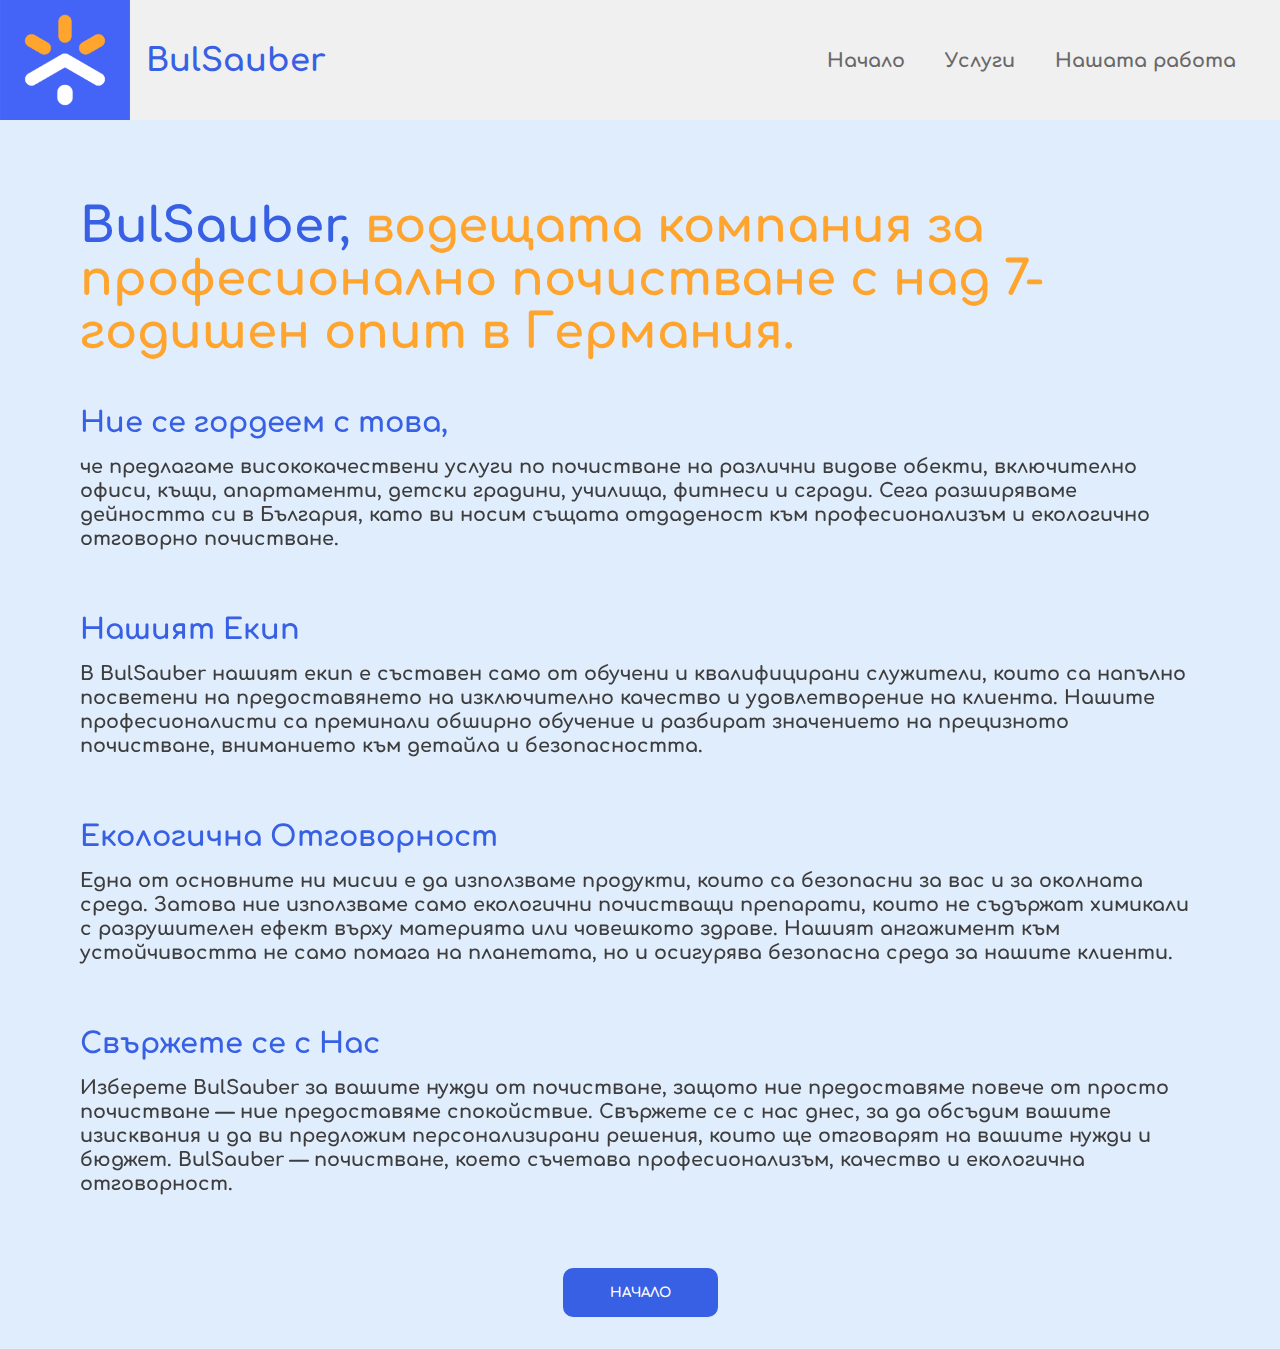
==== about.html @ 9d5837e5 "first commit" ====
<!DOCTYPE html>
<html lang="en">
<head>
    <meta charset="UTF-8">
    <meta name="viewport" content="width=device-width, initial-scale=1.0">
    <title>Bulsauber - За нас</title>
    
    <link rel="icon" type="image/x-icon" href="./assets/logo/Original Logo Symbol.png">
    <link rel="stylesheet" type="text/css" href="style.css">
    <link rel="stylesheet" type="text/css" href="mediaqueries.css">
    <link rel="stylesheet" href="https://cdn.jsdelivr.net/npm/bootstrap-icons@1.11.3/font/bootstrap-icons.min.css">
    <link href="https://unpkg.com/aos@2.3.1/dist/aos.css" rel="stylesheet">
</head>
<body>
    <header id="gotoheader" class="section-color">
        <div  class="logo"><img data-aos="fade-right" src="./assets/logo/Original Logo Symbol.png" alt="logo">
            <h1>BulSauber</h1>
        </div>
        <div class="hamburger-menu">
            <ul id="hidden-menu" >
                <li id="line-1"></li>
                <li id="line-2"></li>
                <li id="line-3"></li>
            </ul>
        </div>
        
        <nav class="nav-section">
            <div class="nav-text">
                <ul>
                    <li><a href="index.html">Начало</a></li>
                    <li><a href="services.html">Услуги</a></li>
                    <li><a href="gallery.html">Нашата работа</a></li>
                </ul>
            </div>

        </nav>
        
    </header>
    <div class="menu">
        <div class="X-icon">
        <i class="bi bi-x-lg"></i>
    </div>
        <ul class="menu-links">
            
            <li><a href="about.html">За нас</a></li>
            <li><a href="services.html">Услуги</a></li>
            <li><a href="gallery.html">Нашата работа</a></li>
        </ul>
    </div>
    <main class="about-container">
        <div class="about-container section-color">
        
            <div data-aos="fade-right" class="about-page">
                <h1><span>BulSauber,</span> водещата компания за професионално почистване с над 7-годишен опит в Германия.</h1>
              
                <div  class="introduction">
                  <h2>Ние се гордеем с това,</h2>
                  <p>че предлагаме висококачествени услуги по почистване на различни видове обекти, включително офиси, къщи, апартаменти, детски градини, училища, фитнеси и сгради. Сега разширяваме дейността си в България, като ви носим същата отдаденост към професионализъм и екологично отговорно почистване.</p>
                </div>
              
                <div  class="team">
                  <h2>Нашият Екип</h2>
                  <p>В BulSauber нашият екип е съставен само от обучени и квалифицирани служители, които са напълно посветени на предоставянето на изключително качество и удовлетворение на клиента. Нашите професионалисти са преминали обширно обучение и разбират значението на прецизното почистване, вниманието към детайла и безопасността.</p>
                </div>
              
                <div  class="sustainability">
                  <h2>Екологична Отговорност</h2>
                  <p>Една от основните ни мисии е да използваме продукти, които са безопасни за вас и за околната среда. Затова ние използваме само екологични почистващи препарати, които не съдържат химикали с разрушителен ефект върху материята или човешкото здраве. Нашият ангажимент към устойчивостта не само помага на планетата, но и осигурява безопасна среда за нашите клиенти.</p>
                </div>
              
                <div  class="contact">
                  <h2>Свържете се с Нас</h2>
                  <p>Изберете BulSauber за вашите нужди от почистване, защото ние предоставяме повече от просто почистване — ние предоставяме спокойствие. Свържете се с нас днес, за да обсъдим вашите изисквания и да ви предложим персонализирани решения, които ще отговарят на вашите нужди и бюджет. BulSauber — почистване, което съчетава професионализъм, качество и екологична отговорност.</p>
                </div>
              </div>
            
            </div>
            <a href="index.html"><button class="buttons-color">Начало</button></a>
        </main>
    <script src="https://unpkg.com/aos@2.3.1/dist/aos.js"></script>
    <script src="script.js"></script>
    <script src="menuPopUp.js"></script>
    <script src="statistics.js"></script>
    <script src="gallery.js"></script>
    <script src="totop.js"></script>
    <script src="contactForm.js"></script>
        </html>
---- style.css ----
@font-face {
    font-family:Comforta ;
    src: url(/assets/font/static/Comfortaa-Bold.ttf);
}


/* Colors */

header {

    background: #F0F0F0;
    width: 100%;
    height: 120px;
    z-index:1;
    display:flex;
    justify-content: space-between;
    align-items: center;
    overflow: hidden;
        
}

header .logo {

    display:flex;
    justify-content: start;
    align-items: center;
    width: 130px;
    
}

header .logo img {

width: 100%;
z-index: 1;

}

header .logo h1 {

    font-size: 2rem;
    padding-left:1rem;
    color:#3860e4;
    animation-name: topToBottom;
    animation-duration: 1s;
    animation-iteration-count: 1;

    }

#hero-btn {

background-color: #3860e4;
color:white;
padding:1rem;
}
         
.buttons-color {
    background-color: #3860e4;
    padding: 15px 45px;
    text-align: center;
    text-transform: uppercase;
    transition: 0.5s;
   color:white;        
    border-radius: 10px;
    display: block;
    border:0;
    cursor: pointer;
  }

  #hero-btn:hover {
   background-color: #F0F0F0;
   color:#3860e4;
  }
 
#services-btn:hover {

    background-color: white;
    color:#3860e4;
}


#services-btn {

border:2px solid #3860e4;

}
#gallery-btn {

    margin-top:3rem;
    border:2px solid #3860e4;
}

#gallery-btn:hover {

    background-color: white;
    color:#3860e4;
   
   
}



.statistics-border {
    
    margin:1.5rem;
    border-radius: 1rem;
    margin-top:2rem;
    padding:10px;
    background: #3860e4;  /* fallback for old browsers */

}


h1 {
    
    color:#FFDD00;
    font-size: 3rem;
    font-weight: 700;
    
}


.intro-content h1 {

    color:#3860e4;
    font-size: 5rem;
    margin-bottom:2rem;
}



.intro-content p {

    color:rgb(255, 255, 255);
    font-size:2rem;
    padding-top:1.5rem;
}





a {

    text-decoration: none;
    font-weight: 600;
    color: white;
    font-size: 1.2rem;
    }

/*  */

* {
    font-family: Comforta;
    margin:0;
    padding:0;
    box-sizing: border-box;
    
}

html {

    scroll-behavior: smooth;
}

body {
    
    display:flex;
    flex-direction: column;
    align-items: start;
    justify-content: center;
    font-family:Verdana, Geneva, Tahoma, sans-serif;
    min-height: 100vh;
    min-width: 100vh;
    background-color: #253993;
    
}





.nav-text ul {

display:flex;
flex-direction: row;
justify-content: center;


}

.nav-text ul li a  {

    color:#686868;
    padding:0 20px 0 20px;
}


button.active {

    transform: scale(0.8);
   
}

.menu {
   min-width: 100%;
    top:0%;
    position: absolute;
    background-color:white;
    transition: all 500ms;
    overflow: hidden;
    padding-left:1.8rem
}

.menu.active {

    top:15%;
   width: 100%;
    
}

.menu ul {

display:flex;
flex-direction: row;
justify-content: end;
align-items: center;
width:100%;
text-align: center;

}

.menu ul li {

margin: 0 5px 0 5px;
    
}


.logo {

    width: 80px;
    border-radius: 1.5rem;
   
}

.intro-content .logo-container {
    
display: flex;
flex-direction: column;
justify-content: center;
align-items: center;

}

.intro-content .logo-container img {
    
    width: 250px;
    border-radius: 30px;
    margin-bottom:1.5rem;
    
    }

    

.intro-content .logo {

    width: 100px;
    border-radius: 1.5rem;
    margin-right: 20px;

}

ul {
    
    display:flex;
    flex-direction: column;
    justify-content: center;
    align-items: start;
    padding:1.5rem;
   
    
}

ul li {

    list-style-type: none;
    color:white;
   
}


.statistics-border ul li {

list-style-type: none;
font-size:1.2rem;
color:white;
font-weight: 700;


}





img {

   width: 50px;
    
}



main {

width: 100%;
overflow: hidden;
background-color: #253993;

}


.main-header {

background: linear-gradient(rgba(0, 0, 0, 0.5), rgba(0, 0, 0, 0.5)), url(icons/pexels-seven11nash-380768.jpg);
background-size: cover;
background-position: center;
min-height: 100vh;
width: 100%;
display:flex;
flex-direction: column;
justify-content: center;
align-items:start;
padding-left:2rem;
gap:1.5rem;

}


.main-header h1 {

    color:#e0edfd;
    font-size: 3.5rem;
    font-weight: 600;
}


.main-header p {

    font-size:2.5rem;
    color: #ffa42d;
    font-weight: 600;
    
}


.main-header a button {

    background-color: #F0F0F0;
    
}

.main-header a button {

  color:#253993;
    font-size: 1.3rem;
}




.info-container {

display:flex;
flex-direction: column;
justify-content: start;
align-items: center;
min-height: 120vh;
background-image: url(icons/vecteezy_abstract-gradient-pastel-blue-and-purple-background-neon_8617161-1.jpg);
background-position: center;
background-size: cover;
padding-bottom:1rem;
overflow: hidden;
gap:4rem;
}

.info-container h1 {

    padding-top:3rem;
    color:#302f2f;

}

.info-section {
    min-width: 55vh;
    display:grid;
    grid-template-columns: 1fr 1fr 1fr;
    column-gap: 4rem;
    padding:1.5rem;
    position: relative;
    border-radius: 20px;
    
}

.info-column {
    display:flex;
    flex-direction: column;
    justify-content: center;
    align-items: center;
    text-align: center;
    background-color:#F0F0F0;
    padding:2.2rem;
    max-width: 45vh;
    min-height: 60vh;
    border-radius: 15px;
    box-shadow: 0 0 0.5rem rgba(87, 87, 87, 0.616);
    line-height: 1.3rem;
    color:#3d3d3d;
    gap:1.7rem;
}



.info-column button {

font-size: 1rem;
padding:1rem;
border-radius: 10px;
background-color: #dfdfdf;
border:none;
cursor: pointer;

}

.info-column button:hover {

background-color: #3860e4;
color:#ffffff;
transition: 200ms;

}

.info-column h3 {

    margin-bottom:1rem;
    font-weight: 800;
    color: black;
    
}





.column-icon-house {

    width: 120px;
    margin-bottom: 1rem;
    
}

.column-icon-call {

    width: 120px;
    margin-bottom:1rem;
    
}

.column-icon-clean {

width: 120px;
margin-bottom:1rem;

}


.intro-container {


    min-height: 120vh;
    display:flex;
    justify-content:center;
    align-items: center;
    background-image: url(icons/vecteezy_abstract-gradient-pastel-blue-and-purple-background-neon_8617161-1.jpg);
   background-position: center;
   background-size: cover;
  overflow: hidden;
}


.intro-content {

    display:flex;
    flex-direction: column;
    align-self: center;
    text-align: center;
    padding: 3rem 0 3rem 0; 
    
}

.intro-content button {

    padding:1rem;
    margin-top:2rem;
    border-radius: 10px;
    align-self: center;
    border:none;
    cursor: pointer;
    text-transform: uppercase;
    background-color: #F0F0F0;
}

.intro-content button a {

    color:black;
}

.intro-content button:hover {

    background-color: #3860e4;
    transition: all 200ms;
    color:white;
}

.intro-content .checks {

    display:flex;
    flex-direction: row;
    gap:1.5rem;
    
}

.checks li {

    line-height: 25px;
    color:rgb(255, 255, 255);
    text-align: center;
}

.check-icons {

    display:flex;
    flex-direction: row;
    justify-content: space-around;
    margin-top:1rem;
    
    
}



.bi-check-circle-fill {

    font-size:31px;
    color:#3860e4;

}





.intro-container img {

   width: 600px;
   border-radius:0 5px 50%;

}



.statistics-border ul {

    display:flex;
    flex-direction: row;
    justify-content: space-evenly;
    align-items: center;
    color:white;
    font-weight: 700;
    
    
}



.statistics-border ul li {

   font-size:1.8rem;
   color:white;
    
}

.statistics-border ul li span {

    font-size:2rem;
    
}

.statistics-border li img {

    width: 70px;
    border-radius: 0;
   
    
}


.nav-links {

    display: flex;
    flex-direction: row;
    align-items: center;
    
}

.nav-links li {

    font-size: 1.3rem;
    margin-left:2rem;
    padding-left:1rem;
    
}

.services-container h1 {

    font-size:3rem;
    color:#414141;
   
}

.services-container span {

    color:#3860e4;

  }

.services-container .services-header h1 span {

color:#3860e4;

}

.services-container .services-header h1  {

    color:#ffa42d;
    
    }

.services-container {


    display:flex;
    justify-content: center;
    flex-direction: column;
    align-items: center;
    gap:3rem;
    min-height: 120vh;
background-color:#e0edfd;
  padding:2rem 0 2rem 0;
  
    
}

.services-columns {

    display:grid;
    grid-template-columns: 1fr 1fr;
    gap:2rem;
    padding:1.5rem;
    
}

.column {

line-height: 1.5rem;
border-radius: 1rem;
padding:1rem;
max-width: 75vh;
color:#3d3d3d;
border:1px solid #d1d1d1;
background-color: #F0F0F0;
box-shadow: 0 0 1rem rgba(177, 177, 177, 0.363);
}

.column h2 {
    color:black;
    margin-bottom:1rem;
}

.gallery-container {

    
    display: flex;
    flex-direction: column;
    padding: 0 35px;
    min-height: 80vh;
    align-items: center;
    justify-content: center;
    background-image: url(icons/vecteezy_abstract-gradient-pastel-blue-and-purple-background-neon_8617161-1.jpg);
   background-position: center;
   background-size: cover;

    
}


.main-wrapper {

display:flex;
justify-content: center;
align-items: start;
flex-direction: column;
gap:1.5rem;

}

.wrapper{
    
    display: flex;
    max-width: 1200px;
    position: relative;
  
   
  }

  

  .wrapper i {
    top: 50%;
    width: 60px;
    height: 55px;
    color: white;
    cursor: pointer;
    font-size: 5rem;
    position: absolute;
    text-align: center;
    transform: translateY(-50%);
    transition: transform 0.1s linear;
  }
  
 

  .wrapper i:active{
    transform: translateY(-50%) scale(0.9);
  }

  

  .wrapper i:first-child{
    left: -25px;
    display: none;
  }

  .wrapper i:last-child{
    right: -22px;
  }

  .wrapper .carousel{
    font-size: 0px;
    cursor: pointer;
    overflow: hidden;
    white-space: nowrap;
    scroll-behavior: smooth;
    border-radius: 20px;
    
  }

  .carousel.dragging{
    cursor: grab;
    scroll-behavior: auto;
  }

  .carousel.dragging img{
    pointer-events: none;
  }

  .carousel img{
    height: 340px;
    object-fit: cover;
    user-select: none;
    margin-left: 14px;
    width: calc(100% / 3);
    border-radius: 20px;
  }

  .carousel img:first-child{
    margin-left: 0px;
  }

  

 .form-wrapper {

    width: 100%;
    display:flex;
    flex-direction: row;
    justify-content: start;
    align-items: start;
    padding:5rem;
    min-height: 150vh;
    background: linear-gradient(to bottom, #314aa0,#76affc,#ffa42d);
    overflow: hidden;
   
 }

 .form-wrapper .form-info {


    display:flex;
    flex-direction: column;
    justify-content: center;
    align-items: start;
    
 }

 .form-wrapper .form-info p {


font-size:1.8rem;
color:#ffb24e;
padding-left: 2rem;


 }

 .form-wrapper .form-info img {

width: 50vh;
padding:1rem;
 }

 .form-wrapper h1 {
    font-size: 3rem;
    padding:2rem;
    color:White;
    align-self: start;
 }
  


  form {

    min-width: 470px;
    padding:2rem 0 2rem 0;
   display:flex;
   flex-direction: column;
   justify-content: center;
   align-items: center;
   background-color: white;
   border-radius: 30px;
   margin-bottom:.5rem;
   
  }

form div {
   
    width: 90%;
    padding:2rem;
    display:flex;
    flex-direction: column;
    justify-content: center;
    align-items: start;
    
}


form div input,textarea {
padding: 1rem;
width:100%;
border-radius: 8px;
border:1px solid gray;
height: 40px;

}


.form-group-message {

display:flex;
justify-content: center;
align-items: start;

}

.form-group-message textarea{

    width: 280px;
    height: 120px;
    
    }

label {

    font-size: 1.2rem;
    color:#253993;
    margin-top:1rem;
}

.form-wrapper div button {
    
    font-size: 1.3rem;
    cursor: pointer;
    align-self: center;
    background-color: #3860e4;
    border:2px solid #3860e4;
    
}


.form-wrapper div button:hover {

    
    background-color: white;
    color:#3860e4;
    }


.hamburger-menu {

   width: 110px;
   display:flex;
   
   
}
  

#hidden-menu {
    
    pointer-events: none;
    cursor: pointer;
    display:flex;
    flex-direction: column;
    width: 100%;

}




#hidden-menu li {
    display: none;
    list-style: none;
    border:3px solid #3860e4;
    margin:10px;
    border-radius: 20px;
    
}



.menu-links li {

border:2px solid #3860e4;
padding:5px;
border-radius: 10px;
background-color: #3860e4;


}




.to-top {
    color:#ffa42d;
    position: fixed;
    bottom:16px;
    right:18px;
    font-size: 60px;
    width: 50px;
    height: 50px;
    margin:1rem;
    display:flex;
    justify-content: center;
    align-items: center;
    opacity:0;
    pointer-events: none;
    transition: all .4s;
   
}

.to-top.active {

bottom:32px;
pointer-events: auto;
opacity:1;
z-index: 1;
}




.footer {
    
    position: absolute;
    
   
}



.call-to-action {

    position: relative;
    width: 70%;
    min-height: 50vh;
   bottom:100px;
  left:15%;
   border-radius: 10px;
    background-color: #fff;
    text-align: center;
    padding:2rem;

}




.call-to-action-wrapper {


    display:grid;
    grid-template-columns: 1fr 1fr;
    padding:1rem;
    
}


.call-to-action-wrapper div {

padding:1rem;
display:flex;
flex-direction: column;
justify-content: center;
align-items: center;

}


.call-to-action-wrapper div h2 {
font-size: 1.3rem;
margin-bottom:1.5rem;
color:black;
width: 150px;
}

.call-to-action .call-to-action-wrapper div div  {
    
    width: 230px;
    

    }

    .call-to-action .call-to-action-wrapper div div a {

        border-radius: 10px;
        background-color: #3860e4;
        font-weight: 800;
        animation-name:borderOrange;
        animation-duration: 1s;
        animation-iteration-count: infinite;
        border:4px solid #F0F0F0;
        padding:10px;
    }

    

    @keyframes borderOrange {
        
        to {

            border: 4px solid #ffa42d;
        }
    }

.call-to-action-wrapper div p {

    
    color:gray;
    line-height: 30px;
    }



.call-to-action .column-icon-call {

width: 80px;

}


footer {

    min-height: 80vh;
    display:flex;
   justify-content: center;
    align-items: start;
    width: 100%;
    overflow: hidden;
    
    
}

footer .footer-container {

display:grid;
column-gap: 3rem;
line-height: 2rem;
justify-content: center;
align-items: start;
grid-template-columns: 1fr 1fr;

}


footer {


    display:flex;
    flex-direction: column;
    justify-content: center;
    align-items: center;
   width: 100%;
    gap:3rem;
}


.footer-content li h2 {

    color:#ffb24e;
    padding-bottom:1rem;
}


.footer-content li a {

    line-height: 2.2rem;
   font-size:1rem;
   
}


.footer-content li a:hover {

border-bottom:2px solid #ffa42d;

}

.footer-content li img  {

    width: 28px;
   padding-right:5px;
   
}

footer .social {


    display:flex;
    justify-content: space-evenly;
    align-items: center;
   padding-top:5rem;
   width: 30%;
}


footer .social img {


    width: 45px;
    
    
}


footer .all-rights-reserved {

color:gray;
display:flex;
flex-direction: column;
justify-content: center;
align-items: center;
width: 100%;
gap:1rem;
border-top:1px solid rgb(171, 171, 171);
padding:1rem;

}

footer .all-rights-reserved a {

    font-size:1rem;
    color:gray;
    text-decoration: underline;
}


/* Services page */

.menu .X-icon {
    
    position:absolute;
    left:6%;
    top:28%;
   background-color: #3860e4;
    border-radius: 10px;
    padding:5px;
    
}

.menu .X-icon i {

font-size: 26px;
cursor: pointer;
color:#ffa42d;


}

.services-container p {


    
    line-height: 25px;
    
}



.services-container .services-header {


    display:flex;
    flex-direction: column;
    justify-content: center;
    align-items: center;
    gap:2rem;
    padding:2rem;
    
}

.services-container .services-header p {

    font-size:1.2rem;
    line-height: 1.5rem;
    color:#3d3d3d;
    }

.about-container {

    display:flex;
    flex-direction: column;
    justify-content: center;
    align-items: center;
    min-height: 100vh;
    padding:2rem;
    background-color: #e0edfd;
    
}

.about-container .about-page {


    display:grid;
    grid-template-rows: 1fr 1fr 1fr 1fr;
    padding:1rem;

    
}



.about-container .about-page p {

font-size:1.2rem;
line-height: 1.5rem;
color:#3d3d3d;

}

.about-container .about-page h1 {

    color:#ffa42d;
    padding-bottom:3rem;
}


.about-container .about-page h1 span {

color:#3860e4;

}

.about-container .about-page h2 {

    font-size:1.8rem;
    color:#3860e4;
    margin-bottom:1rem;
}


.about-container button {

    border:2px solid #3860e4;
    margin-top:1.5rem;
}

.about-container button:hover {

background-color: white;
color:#3860e4;
}


.message-and-call-btns {

    display:flex;
    gap:1rem;
    justify-content: center;
    align-items: center;
   
}



.message-and-call-btns #hero-btn  {

   
    border:4px solid #3860e4;
   
    
}


.message-and-call-btns #hero-btn-2  {

    background-color: #F0F0F0;
    color:#3860e4;
    border:4px solid #F0F0F0;
    font-size:1.3rem;
    
}



.message-and-call-btns #hero-btn-2:hover {
    border:4px solid #ffa42d;
    transition: 200ms;

}

.message-and-call-btns #hero-btn-2 {


    animation-name:ringing;
    animation-duration: 1s;
    animation-iteration-count: 20;
    
}

@keyframes ringing {
    
    from {

        transform:scale(0.9);
       
    }

    to {

        transform: scale(1);
        border:4px solid #ffa42d;
    }
}


form .form-group {


    display:flex;
    justify-content: center;
    align-items: start;
   width: 100%;
    padding:2rem;
    height: 50px;
    margin: 8px 0 8px 0;
}




.about-container .maintenance-box {

    border:2px solid rgb(129, 129, 129);
    border-radius: 10px;
    padding:2.5rem;
    background-color: #ffffff;
    
}

.about-container .maintenance-box div {

    display:flex;
    flex-direction: column;
    gap:1rem;
    align-items: start;
    justify-content: center;
    color:rgb(79, 79, 79);
}

.about-container .maintenance-box div h1 {

    font-size: 2rem;
    color:#76affc;
}
---- mediaqueries.css ----
@media screen and (max-width: 940px) {


  body {

    min-width: 70vh;
    padding:0;
    margin:0;
  }


  header {

    display:flex;
    justify-content: start;
   width: 100%;

  }

  header .logo {

    display:none;

  }
 

  .menu {


    width: 100%;
    
    }

    .nav-text {

    display:none;

    }

    header #hidden-menu {

        display: block;
        pointer-events: visible;
    }

    
    #hidden-menu li {

        display:block;
        border: 3px solid #3860e4;

    }

    #hidden-menu #line-3 {

      border: 3px solid #ffa42d;
      transition: ease-in 200ms;
    }

    #hidden-menu #line-3.active {

      border: 3px solid #3860e4;
      transition: ease-in 200ms;
    }
   
    .menu .X-icon:active {

      transform: scale(0.8);
      transition: ease 100ms;
      background-color: #3860e4;

    }
    .info-container  {

      width: 100%;
      padding:1.5rem 0 1.5rem 0;
      min-height: 120vh;
      

    }

    .info-container .info-section {

      display:flex;
      flex-direction: column;
      gap:2rem;
      justify-content: center;
      align-items: center;
     width: 90%;
     overflow: hidden;
     margin-bottom:3rem;
    }

    .info-section .info-column {
     
      min-width: 85%;
      min-height: 380px;
      
      
    }
   
    .services-container h1 {

      
      align-self: center;
      padding:2rem 0 2rem 0;
      

    }

    

    .call-to-action {

      display:flex;
      justify-content: center;
      align-items: center;
      height: 40vh;
      margin-bottom:2rem;
      
    }

  

    .footer-container {

      padding: 2rem 0 2rem 0;

    }

    .call-to-action h2 {

      font-size:1rem;
      
    }

    .call-to-action p {

      font-size: 1rem;
      
    }
    

  
 
.intro-container .statistics-border {

  width: fit-content;
  align-self: center;
}
    .intro-container .statistics-border ul {

   display:flex;
   flex-direction: column;
   gap:1rem;
   

    }


    .intro-container .checks {


      display:flex;
      flex-direction: column;
      justify-content: center;
      align-items: start;
      
    }

   
    .check-icons {

      display:flex;
      flex-direction: column;
      gap:1rem;
      
    }

    .intro-container .facts-container {


      display:flex;
      justify-content: center;
      align-items: start;
      
    }

    .form-wrapper form {

      min-width: 62vh;
      padding:2rem;
      
    }

    .form-wrapper form .form-content {

      width: 100%;

    }
    .form-wrapper .form-info img {

      display:none;
    }


    .intro-content p {

      font-size: 1.5rem;
     
      
  }

  .intro-content h1 {


    font-size:4rem;
  }


  .services-container .services-header  {


    display:flex;
    flex-direction: column;
   align-self: start;
    
}

.services-container .services-header h1 {

  align-self: start;
}
  
    }


 @media(max-width: 640px) {


  

  .menu {


    min-width: 70vh;
    
    }

  .nav-text {

  display:none;

  }

  #hidden-menu {

      display: block;
      pointer-events: visible;
  }



  #hidden-menu li {

      display:block;
      

  }


 

  .info-container {

    width: 100%;
    padding:1.5rem 0 1.5rem 0;
    

  }

 

  .info-section {

    display:flex;
    flex-direction: column;
    gap:1.5rem;
    justify-content: center;
    align-items: center;
   width: 80%;
   overflow: hidden;
   
  }

  .info-section .info-column {
   
    min-width: 85%;
    min-height: 380px;
    
  }
 
  
.main-header p {

  font-size:2.2rem;
}

.main-header h1 {

  font-size:2.7rem;
  
}

.services-container h1 {

font-size:2.7rem;

}

.intro-container .statistics-border {

width: fit-content;
align-self: center;
}
  .intro-container .statistics-border ul {

 display:flex;
 flex-direction: column;
 gap:1rem;
 

  }


  .intro-container .checks {


    display:flex;
    flex-direction: column;
    justify-content: center;
    align-items: start;
    
  }



  .check-icons {

    display:flex;
    flex-direction: column;
    gap:1rem;
    
  }

  .intro-container .facts-container {


    display:flex;
    justify-content: center;
    align-items: start;
    
  }


  .form-wrapper .form-info img {

    display:none;
  }


  .call-to-action .call-to-action-wrapper div div  {
    
    width: 150px;
    
    }
  
    .message-and-call-btns {

      display:flex;
      gap:1rem;
      flex-direction: column;
      justify-content: center;
      align-items: start;
     
  }

  .message-and-call-btns #hero-btn-2  {

    
    font-size:1.3rem;
    padding:1rem;
    
}

.form-wrapper .form-info h1 {

  font-size:2.7rem;

}

.form-wrapper .form-info p {

font-size: 1.6rem;

}

.form-info {

  padding-left:2rem;
}

}





@media(max-width:1050px) {

  .form-wrapper {
    
    display:flex;
    flex-direction: column;
    justify-content: start;
    align-items: center;
    text-align: start;
   padding: 1rem 0 1rem 0;
   min-height: 180vh;
  }

 
  .form-wrapper h1 {

    width: 550px;
    text-align: start;
    align-self: center;

  }

  .form-wrapper img {


    display:none;
  }

  .form-wrapper p {

    margin-bottom:2rem;
  }



}


@media screen and (max-width: 900px) {
    .carousel img{
      width: calc(100% / 2);
    }
  }
  @media screen and (max-width: 550px) {
    .carousel img{
      width: 100%;
    }
  }
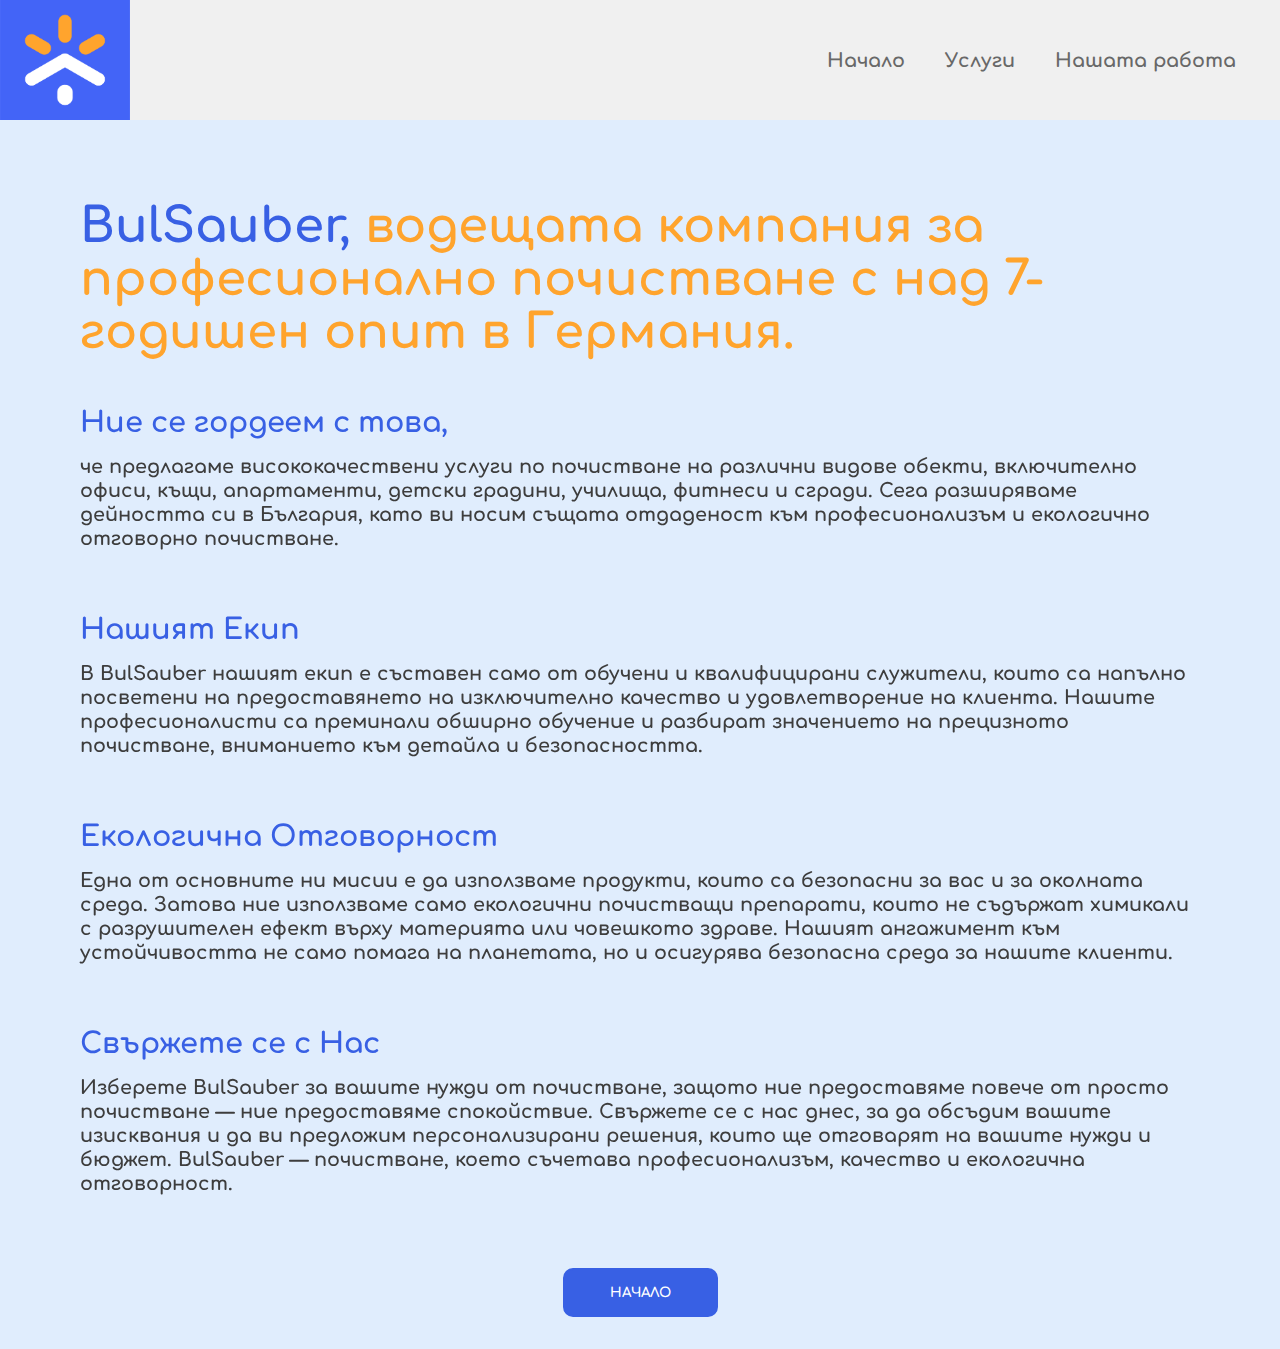
==== commit e5ab2de1: "updates" ====
--- a/about.html
+++ b/about.html
@@ -14,7 +14,7 @@
 <body>
     <header id="gotoheader" class="section-color">
         <div  class="logo"><img data-aos="fade-right" src="./assets/logo/Original Logo Symbol.png" alt="logo">
-            <h1>BulSauber</h1>
+            
         </div>
         <div class="hamburger-menu">
             <ul id="hidden-menu" >
--- a/style.css
+++ b/style.css
@@ -39,7 +39,7 @@
 
 header .logo h1 {
 
-    font-size: 2rem;
+    font-size: 1.5rem;
     padding-left:1rem;
     color:#3860e4;
     animation-name: topToBottom;
@@ -204,19 +204,20 @@
 }
 
 .menu {
-   min-width: 100%;
+   min-width: 50%;
     top:0%;
     position: absolute;
-    background-color:white;
-    transition: all 500ms;
+    background-color:#ffa42d;
+    transition: all 300ms;
     overflow: hidden;
-    padding-left:1.8rem
+    
 }
 
 .menu.active {
 
-    top:15%;
-   width: 100%;
+    top:14%;
+    background-color: #F0F0F0;
+    border-radius: 5px;
     
 }
 
@@ -226,15 +227,14 @@
 flex-direction: row;
 justify-content: end;
 align-items: center;
-width:100%;
 text-align: center;
 
 }
 
 .menu ul li {
 
-margin: 0 5px 0 5px;
-    
+margin: 0 4px 0 4px;
+
 }
 
 
@@ -333,7 +333,6 @@
 flex-direction: column;
 justify-content: center;
 align-items:start;
-padding-left:2rem;
 gap:1.5rem;
 
 }
@@ -532,11 +531,12 @@
     
 }
 
-.checks li {
+.intro-content .checks li {
 
     line-height: 25px;
     color:rgb(255, 255, 255);
     text-align: center;
+    font-size:1.2rem;
 }
 
 .check-icons {
@@ -919,7 +919,6 @@
 
 .hamburger-menu {
 
-   width: 110px;
    display:flex;
    
    
@@ -933,19 +932,20 @@
     display:flex;
     flex-direction: column;
     width: 100%;
-
+    
 }
 
 
 
 
 #hidden-menu li {
+    
     display: none;
     list-style: none;
     border:3px solid #3860e4;
     margin:10px;
     border-radius: 20px;
-    
+    width: 35px;
 }
 
 
@@ -1030,7 +1030,7 @@
 
 .call-to-action-wrapper div {
 
-padding:1rem;
+
 display:flex;
 flex-direction: column;
 justify-content: center;
@@ -1212,7 +1212,7 @@
 
 .menu .X-icon i {
 
-font-size: 26px;
+font-size: 23px;
 cursor: pointer;
 color:#ffa42d;
 
@@ -1364,14 +1364,14 @@
     
     from {
 
-        transform:scale(0.9);
+        border: 4px solid #3860e4;
        
     }
 
     to {
 
-        transform: scale(1);
-        border:4px solid #ffa42d;
+        border: 4px solid #ffa42d;
+        
     }
 }
 
--- a/mediaqueries.css
+++ b/mediaqueries.css
@@ -1,19 +1,40 @@
-@media screen and (max-width: 940px) {
-
+
+
+
+
+
+
+ @media(max-width: 640px) {
+
+  
+
+  .menu-links li a {
+
+    font-size: 13px;
+  }
+  
+  .container {
+    
+    min-width: 100vw;
+    padding-left:0.8rem;
+    padding-right:0.8rem;
+  
+  }
 
   body {
-
-    min-width: 70vh;
-    padding:0;
-    margin:0;
-  }
-
+    
+    min-width: 100vw;
+    overflow-x: hidden;
+   
+  }
+
+ 
 
   header {
 
     display:flex;
     justify-content: start;
-   width: 100%;
+    height: 110px;
 
   }
 
@@ -26,8 +47,11 @@
 
   .menu {
 
-
-    width: 100%;
+    display:flex;
+    justify-content: end;
+    align-items: center;
+    width:100%;
+    height: 100px;
     
     }
 
@@ -41,6 +65,7 @@
 
         display: block;
         pointer-events: visible;
+        
     }
 
     
@@ -72,11 +97,14 @@
     }
     .info-container  {
 
-      width: 100%;
-      padding:1.5rem 0 1.5rem 0;
+      padding:0 1rem 0 1rem;
       min-height: 120vh;
       
-
+    }
+
+    .info-container h1 {
+
+      font-size:2rem;
     }
 
     .info-container .info-section {
@@ -89,20 +117,29 @@
      width: 90%;
      overflow: hidden;
      margin-bottom:3rem;
-    }
-
-    .info-section .info-column {
-     
-      min-width: 85%;
-      min-height: 380px;
-      
-      
-    }
-   
+
+    }
+
+   
+    .services-container {
+
+      padding:2rem 0 2rem 0;
+      
+
+    }
+
+    .services-content .services-columns  {
+
+      display:grid;
+      grid-template-columns: 1fr;
+      padding:0 1rem 0 1rem;
+
+    }
+
     .services-container h1 {
 
       
-      align-self: center;
+      font-size:2.5rem;
       padding:2rem 0 2rem 0;
       
 
@@ -111,78 +148,71 @@
     
 
     .call-to-action {
+
+      display:flex;
+      flex-direction: column;
+      left:0;
+      width: 100%;
+    
+    }
+
+  .footer-container {
+
+    width: 100%;
+    
+  }
+
+    .footer-content {
+
+      width: 170px;
+      padding-left:0.5rem;
+      padding-right:0.5rem;
+    }
+
+    .call-to-action h2 {
+
+      font-size:1rem;
+      
+    }
+
+    .call-to-action p {
+
+      font-size: 1rem;
+      
+    }
+    
+.intro-container {
+
+  padding: 0 1rem 0 1rem;
+}
+  
+ 
+.intro-container .statistics-border {
+
+  width: fit-content;
+  align-self: center;
+}
+    .intro-container .statistics-border ul {
+
+   display:flex;
+   flex-direction: column;
+   gap:1rem;
+   
+
+    }
+
+   
+    .check-icons i {
+
+      font-size: 20px;
+    }
+
+    .intro-container .facts-container {
+
 
       display:flex;
       justify-content: center;
       align-items: center;
-      height: 40vh;
-      margin-bottom:2rem;
-      
-    }
-
-  
-
-    .footer-container {
-
-      padding: 2rem 0 2rem 0;
-
-    }
-
-    .call-to-action h2 {
-
-      font-size:1rem;
-      
-    }
-
-    .call-to-action p {
-
-      font-size: 1rem;
-      
-    }
-    
-
-  
- 
-.intro-container .statistics-border {
-
-  width: fit-content;
-  align-self: center;
-}
-    .intro-container .statistics-border ul {
-
-   display:flex;
-   flex-direction: column;
-   gap:1rem;
-   
-
-    }
-
-
-    .intro-container .checks {
-
-
-      display:flex;
-      flex-direction: column;
-      justify-content: center;
-      align-items: start;
-      
-    }
-
-   
-    .check-icons {
-
-      display:flex;
-      flex-direction: column;
-      gap:1rem;
-      
-    }
-
-    .intro-container .facts-container {
-
-
-      display:flex;
-      justify-content: center;
-      align-items: start;
       
     }
 
@@ -206,7 +236,7 @@
 
     .intro-content p {
 
-      font-size: 1.5rem;
+      font-size: 1.4rem;
      
       
   }
@@ -214,7 +244,7 @@
   .intro-content h1 {
 
 
-    font-size:4rem;
+    font-size:3rem;
   }
 
 
@@ -240,12 +270,6 @@
 
   
 
-  .menu {
-
-
-    min-width: 70vh;
-    
-    }
 
   .nav-text {
 
@@ -268,16 +292,6 @@
 
   }
 
-
- 
-
-  .info-container {
-
-    width: 100%;
-    padding:1.5rem 0 1.5rem 0;
-    
-
-  }
 
  
 
@@ -300,23 +314,27 @@
     
   }
  
-  
+  .main-header {
+
+    display:grid;
+    grid-template-columns: 1fr 1fr;
+    place-content: center center;
+    
+  }
+
+
 .main-header p {
 
-  font-size:2.2rem;
+  font-size: 1.7rem;
+
 }
 
 .main-header h1 {
 
-  font-size:2.7rem;
-  
-}
-
-.services-container h1 {
-
-font-size:2.7rem;
-
-}
+  font-size:2.5rem;
+  
+}
+
 
 .intro-container .statistics-border {
 
@@ -332,33 +350,48 @@
 
   }
 
+  .intro-container .check-icons i {
+
+    font-size:1.8rem;
+  }
 
   .intro-container .checks {
 
 
     display:flex;
     flex-direction: column;
-    justify-content: center;
+    justify-content: start;
     align-items: start;
     
   }
 
 
 
+.intro-container .checks li {
+
+  font-size: 1.4rem;
+  padding:.5rem;
+}
+
+
   .check-icons {
 
     display:flex;
     flex-direction: column;
-    gap:1rem;
+    justify-content: start;
+    align-items: end;
+    gap:4rem;
+    padding-bottom:2rem;
+    
     
   }
 
   .intro-container .facts-container {
 
 
-    display:flex;
-    justify-content: center;
-    align-items: start;
+    display:grid;
+   grid-template-columns: 1fr 1fr 1fr;
+    place-content: center center;
     
   }
 
@@ -369,29 +402,60 @@
   }
 
 
-  .call-to-action .call-to-action-wrapper div div  {
-    
-    width: 150px;
-    
+  .call-to-action .call-to-action-wrapper div div   {
+    
+   width: 100%;
+   margin:20px 0 20px 0;
+   
+  
     }
   
     .message-and-call-btns {
 
       display:flex;
-      gap:1rem;
       flex-direction: column;
       justify-content: center;
       align-items: start;
+  }
+
+  .message-and-call-btns #hero-btn-2,#hero-btn  {
+
+    font-size:1.3rem;
+    padding:0.8rem;
+    border-radius: 0 10px 10px 0;
+    
+}
+
+.message-and-call-btns #hero-btn-2 {
+
+
+  animation-name:ringing;
+  animation-duration: 1s;
+  animation-iteration-count: 20;
+  
+}
+
+@keyframes ringing {
+  
+  from {
+
+      border-top:  4px solid #3860e4;
+      border-right:  4px solid #3860e4;
+      border-bottom:  4px solid #3860e4;
      
   }
 
-  .message-and-call-btns #hero-btn-2  {
-
-    
-    font-size:1.3rem;
-    padding:1rem;
-    
-}
+  to {
+
+      border-top:  4px solid #ffa42d;
+      border-right:  4px solid #ffa42d;
+      border-bottom:  4px solid #ffa42d;
+      
+  }
+}
+
+
+
 
 .form-wrapper .form-info h1 {
 
@@ -463,6 +527,11 @@
     .carousel img{
       width: 100%;
     }
+
+    .carousel {
+
+      width: 80vw;
+    }
   }
 
 
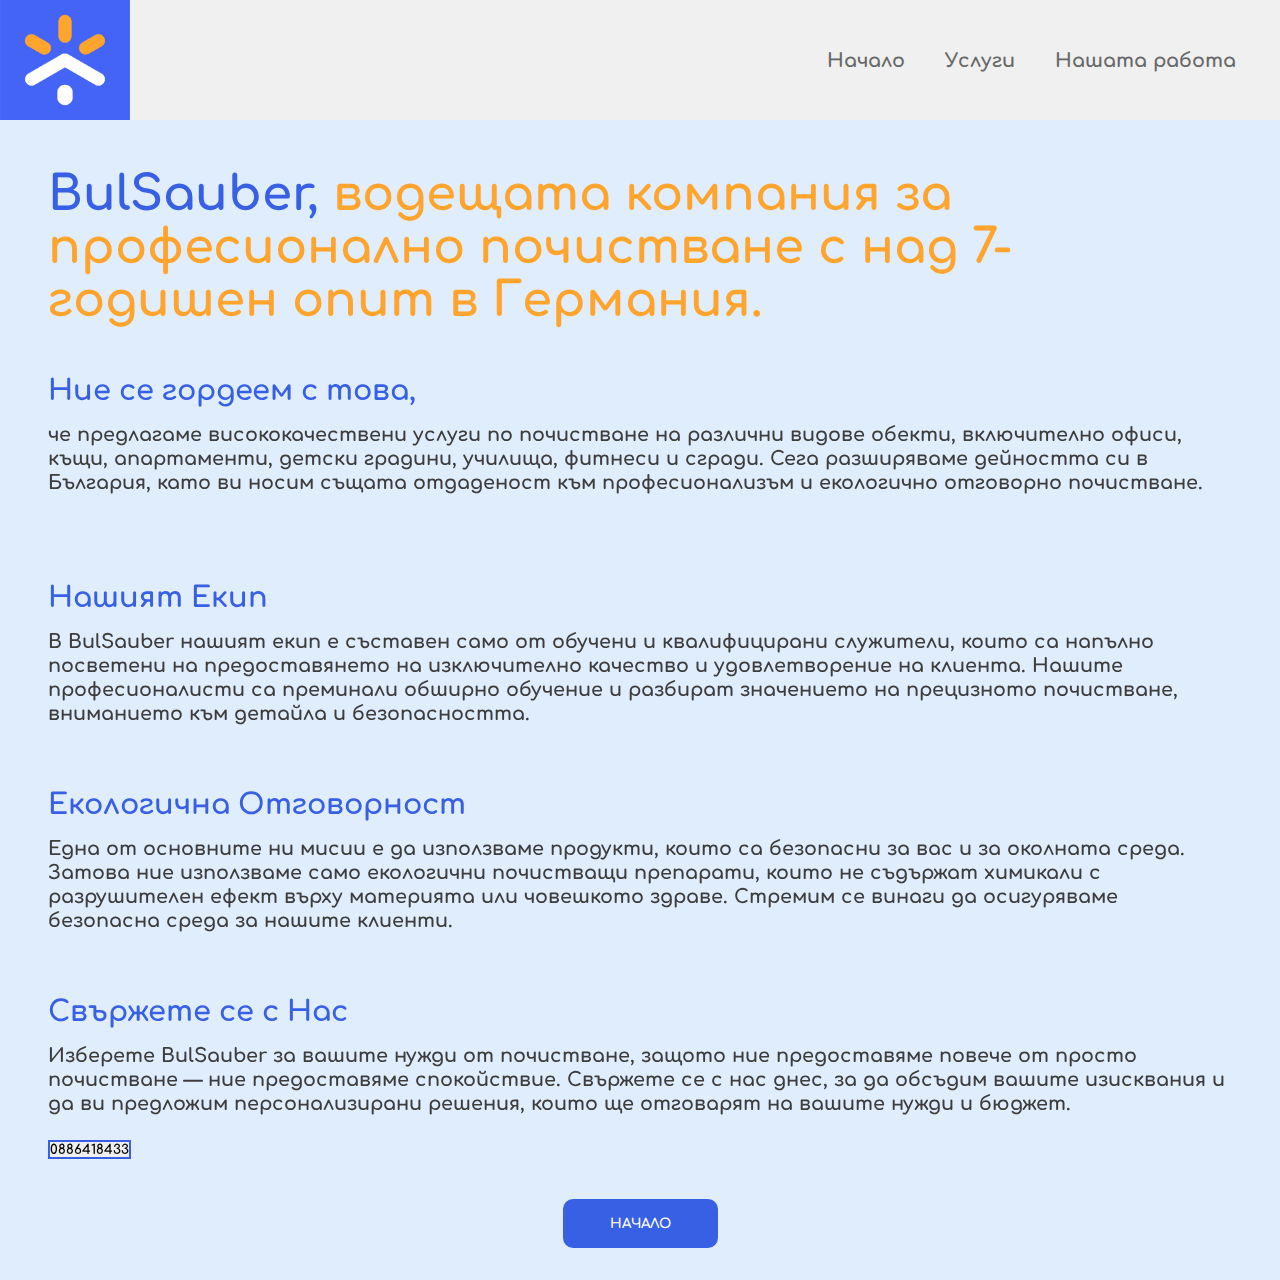
==== commit 24e98ea4: "making about page responsive and func fixes" ====
--- a/about.html
+++ b/about.html
@@ -48,8 +48,8 @@
         </ul>
     </div>
     <main class="about-container">
-        <div class="about-container section-color">
         
+         <div class="about-content">
             <div data-aos="fade-right" class="about-page">
                 <h1><span>BulSauber,</span> водещата компания за професионално почистване с над 7-годишен опит в Германия.</h1>
               
@@ -65,12 +65,14 @@
               
                 <div  class="sustainability">
                   <h2>Екологична Отговорност</h2>
-                  <p>Една от основните ни мисии е да използваме продукти, които са безопасни за вас и за околната среда. Затова ние използваме само екологични почистващи препарати, които не съдържат химикали с разрушителен ефект върху материята или човешкото здраве. Нашият ангажимент към устойчивостта не само помага на планетата, но и осигурява безопасна среда за нашите клиенти.</p>
+                  <p>Една от основните ни мисии е да използваме продукти, които са безопасни за вас и за околната среда. Затова ние използваме само екологични почистващи препарати, които не съдържат химикали с разрушителен ефект върху материята или човешкото здраве. Стремим се винаги да осигуряваме безопасна среда за нашите клиенти.</p>
                 </div>
               
                 <div  class="contact">
                   <h2>Свържете се с Нас</h2>
-                  <p>Изберете BulSauber за вашите нужди от почистване, защото ние предоставяме повече от просто почистване — ние предоставяме спокойствие. Свържете се с нас днес, за да обсъдим вашите изисквания и да ви предложим персонализирани решения, които ще отговарят на вашите нужди и бюджет. BulSauber — почистване, което съчетава професионализъм, качество и екологична отговорност.</p>
+                  <p>Изберете BulSauber за вашите нужди от почистване, защото ние предоставяме повече от просто почистване — ние предоставяме спокойствие. Свържете се с нас днес, за да обсъдим вашите изисквания и да ви предложим персонализирани решения, които ще отговарят на вашите нужди и бюджет.</p>
+                  <a href="tel:359884493678"><button>0886418433</button></a>
+                
                 </div>
               </div>
             
@@ -80,8 +82,6 @@
     <script src="https://unpkg.com/aos@2.3.1/dist/aos.js"></script>
     <script src="script.js"></script>
     <script src="menuPopUp.js"></script>
-    <script src="statistics.js"></script>
-    <script src="gallery.js"></script>
-    <script src="totop.js"></script>
-    <script src="contactForm.js"></script>
-        </html>+</body>
+</html>
+    --- a/style.css
+++ b/style.css
@@ -1,12 +1,14 @@
 
 
 @font-face {
-    font-family:Comforta ;
-    src: url(/assets/font/static/Comfortaa-Bold.ttf);
-}
-
-
-/* Colors */
+    font-family:Comforta;
+    src: url(assets/font/static/Comfortaa-Bold.ttf) format("truetype");
+    src: local("Comforta"), url("./assets/font/static/Comfortaa-Bold.ttf") format("truetype");
+}
+
+
+
+
 
 header {
 
@@ -107,7 +109,7 @@
     border-radius: 1rem;
     margin-top:2rem;
     padding:10px;
-    background: #3860e4;  /* fallback for old browsers */
+    background: #3860e4;  
 
 }
 
@@ -358,6 +360,7 @@
 .main-header a button {
 
     background-color: #F0F0F0;
+    
     
 }
 
@@ -427,7 +430,9 @@
 font-size: 1rem;
 padding:1rem;
 border-radius: 10px;
-background-color: #dfdfdf;
+background-color: #F0F0F0;
+color:black;
+box-shadow: 0 0 .4rem rgba(0, 0, 0, 0.419);
 border:none;
 cursor: pointer;
 
@@ -843,12 +848,10 @@
   form {
 
     min-width: 470px;
-    padding:2rem 0 2rem 0;
    display:flex;
    flex-direction: column;
    justify-content: center;
    align-items: center;
-   background-color: white;
    border-radius: 30px;
    margin-bottom:.5rem;
    
@@ -1061,7 +1064,6 @@
         animation-name:borderOrange;
         animation-duration: 1s;
         animation-iteration-count: infinite;
-        border:4px solid #F0F0F0;
         padding:10px;
     }
 
@@ -1069,9 +1071,14 @@
 
     @keyframes borderOrange {
         
+        from {
+
+            box-shadow: 0 0 0.3rem #ffa42d;
+        }
+
         to {
 
-            border: 4px solid #ffa42d;
+            box-shadow: 0 0 2rem #ffa42d;
         }
     }
 
--- a/mediaqueries.css
+++ b/mediaqueries.css
@@ -145,6 +145,36 @@
 
     }
 
+
+    form {
+
+      padding:1rem;
+      width: 100%;
+    }
+
+    .form-wrapper form .form-content {
+
+      width: 80%;
+      
+      border-radius: 10px;
+      background-color: white;
+
+
+    }
+    .form-wrapper .form-info img {
+
+      display:none;
+    }
+
+    .form-group-message, textarea {
+
+      width: 100%;
+     }
+   
+     .form-group-message textarea {
+   
+       width: 100%;
+     }
     
 
     .call-to-action {
@@ -184,6 +214,7 @@
 .intro-container {
 
   padding: 0 1rem 0 1rem;
+
 }
   
  
@@ -191,6 +222,7 @@
 
   width: fit-content;
   align-self: center;
+  
 }
     .intro-container .statistics-border ul {
 
@@ -216,29 +248,13 @@
       
     }
 
-    .form-wrapper form {
-
-      min-width: 62vh;
-      padding:2rem;
-      
-    }
-
-    .form-wrapper form .form-content {
-
-      width: 100%;
-
-    }
-    .form-wrapper .form-info img {
-
-      display:none;
-    }
+    
 
 
     .intro-content p {
 
       font-size: 1.4rem;
      
-      
   }
 
   .intro-content h1 {
@@ -262,13 +278,37 @@
   align-self: start;
 }
   
-    }
+.about-container .about-content .about-page {
+
+  gap:2rem;
+  margin-bottom:1rem;
+}
+
+.about-container .about-content .about-page h1 {
+
+font-size:2rem;
+align-self: center;
+}
+
+
+.about-container .about-content button  {
+
+  padding:1rem;
+  border-radius: 10px;
+  font-size: 1rem;
+  width: 100%;
+  background-color: white;
+  border:none;
+  
+}
+
+    }
+
+
+
 
 
  @media(max-width: 640px) {
-
-
-  
 
 
   .nav-text {
@@ -331,7 +371,7 @@
 
 .main-header h1 {
 
-  font-size:2.5rem;
+  font-size:2rem;
   
 }
 
@@ -439,83 +479,59 @@
   
   from {
 
-      border-top:  4px solid #3860e4;
-      border-right:  4px solid #3860e4;
-      border-bottom:  4px solid #3860e4;
+    box-shadow: 0 0 0.5rem #3860e4;
      
   }
 
   to {
 
-      border-top:  4px solid #ffa42d;
-      border-right:  4px solid #ffa42d;
-      border-bottom:  4px solid #ffa42d;
-      
-  }
-}
-
-
-
-
+    box-shadow: 0 0 2rem #ffa42d;
+      
+  }
+}
+
+.form-wrapper {
+    
+  display:flex;
+  flex-direction: column;
+  justify-content: start;
+  align-items: center;
+  text-align: start;
+ padding: 1rem;
+ min-height: 180vh;
+ 
+ 
+}
+
+
+
+
+
+
+
+.form-wrapper .form-info {
+
+  padding:1rem;
+
+}
 .form-wrapper .form-info h1 {
 
-  font-size:2.7rem;
+  font-size:2rem;
 
 }
 
 .form-wrapper .form-info p {
 
-font-size: 1.6rem;
-
-}
-
-.form-info {
-
-  padding-left:2rem;
-}
-
-}
-
-
-
-
-
-@media(max-width:1050px) {
-
-  .form-wrapper {
-    
-    display:flex;
-    flex-direction: column;
-    justify-content: start;
-    align-items: center;
-    text-align: start;
-   padding: 1rem 0 1rem 0;
-   min-height: 180vh;
-  }
-
- 
-  .form-wrapper h1 {
-
-    width: 550px;
-    text-align: start;
-    align-self: center;
-
-  }
-
-  .form-wrapper img {
-
-
-    display:none;
-  }
-
-  .form-wrapper p {
-
-    margin-bottom:2rem;
-  }
-
-
-
-}
+font-size: 1.4rem;
+
+
+}
+
+
+}
+
+
+
 
 
 @media screen and (max-width: 900px) {
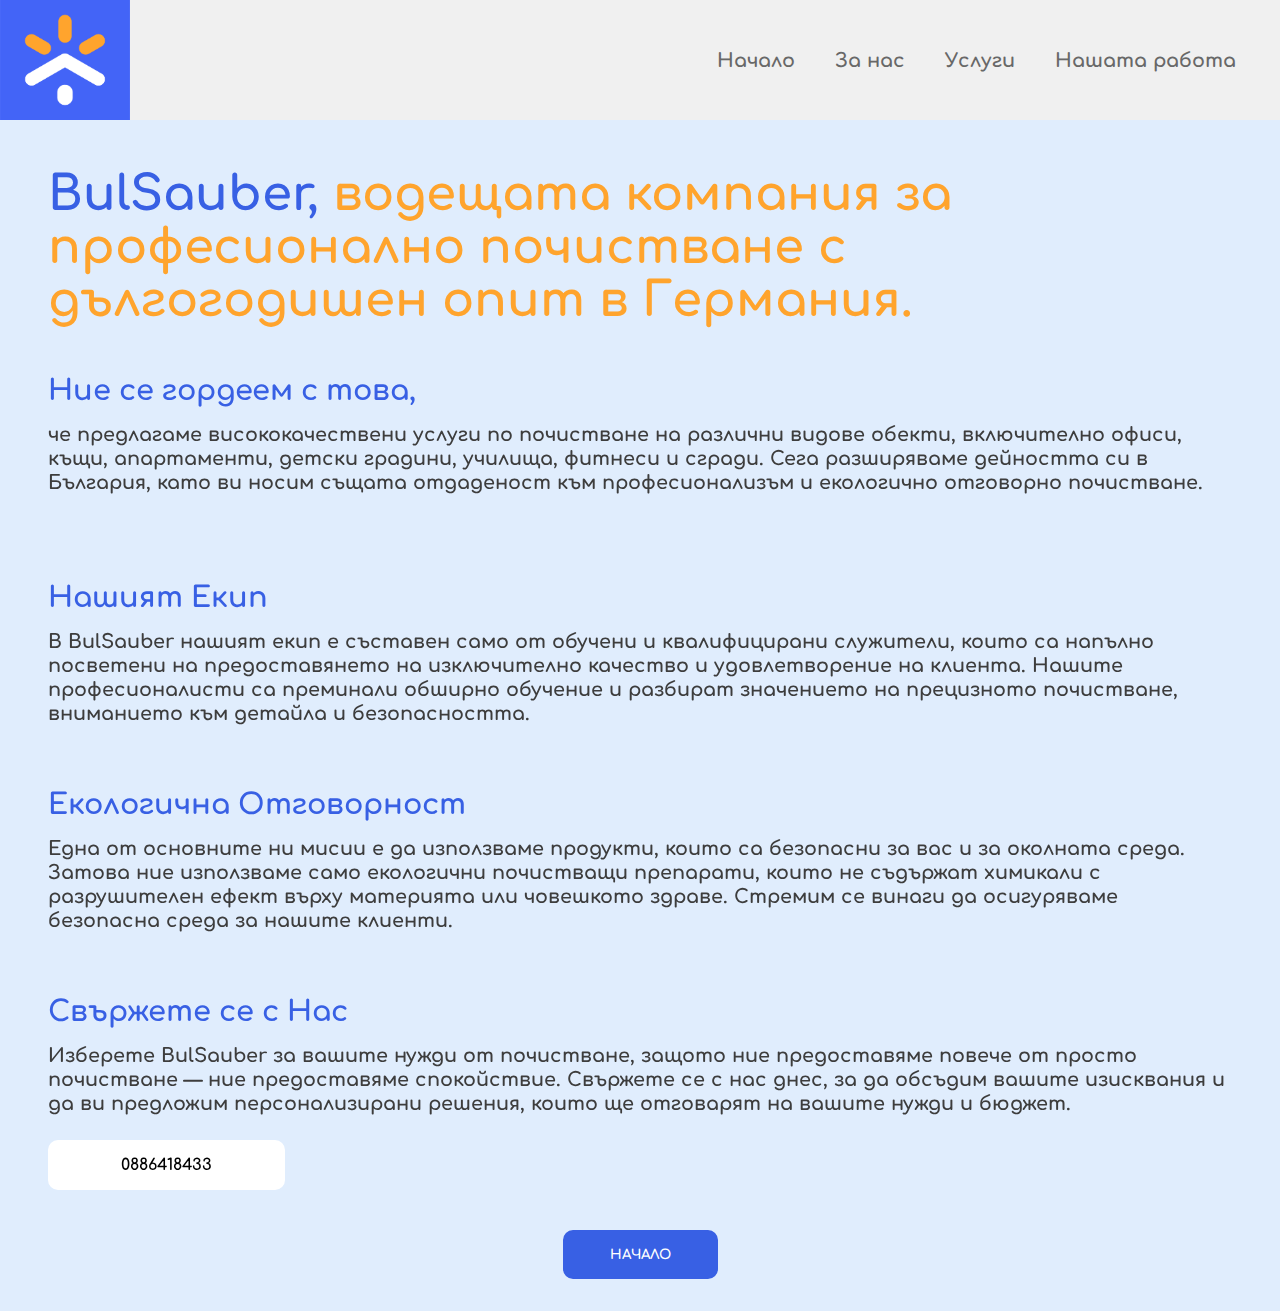
==== commit 49b61ca5: "Changing the text" ====
--- a/about.html
+++ b/about.html
@@ -28,6 +28,7 @@
             <div class="nav-text">
                 <ul>
                     <li><a href="index.html">Начало</a></li>
+                    <li><a href="about.html">За нас</a></li>
                     <li><a href="services.html">Услуги</a></li>
                     <li><a href="gallery.html">Нашата работа</a></li>
                 </ul>
@@ -51,7 +52,7 @@
         
          <div class="about-content">
             <div data-aos="fade-right" class="about-page">
-                <h1><span>BulSauber,</span> водещата компания за професионално почистване с над 7-годишен опит в Германия.</h1>
+                <h1><span>BulSauber,</span> водещата компания за професионално почистване с дългогодишен опит в Германия.</h1>
               
                 <div  class="introduction">
                   <h2>Ние се гордеем с това,</h2>
--- a/style.css
+++ b/style.css
@@ -1421,4 +1421,16 @@
 
     font-size: 2rem;
     color:#76affc;
-}+}
+
+
+.about-container .about-content button  {
+
+    padding:1rem;
+    border-radius: 10px;
+    font-size: 1rem;
+    width: 20%;
+    background-color: white;
+    border:none;
+    cursor: pointer;
+  }--- a/mediaqueries.css
+++ b/mediaqueries.css
@@ -505,10 +505,6 @@
 
 
 
-
-
-
-
 .form-wrapper .form-info {
 
   padding:1rem;
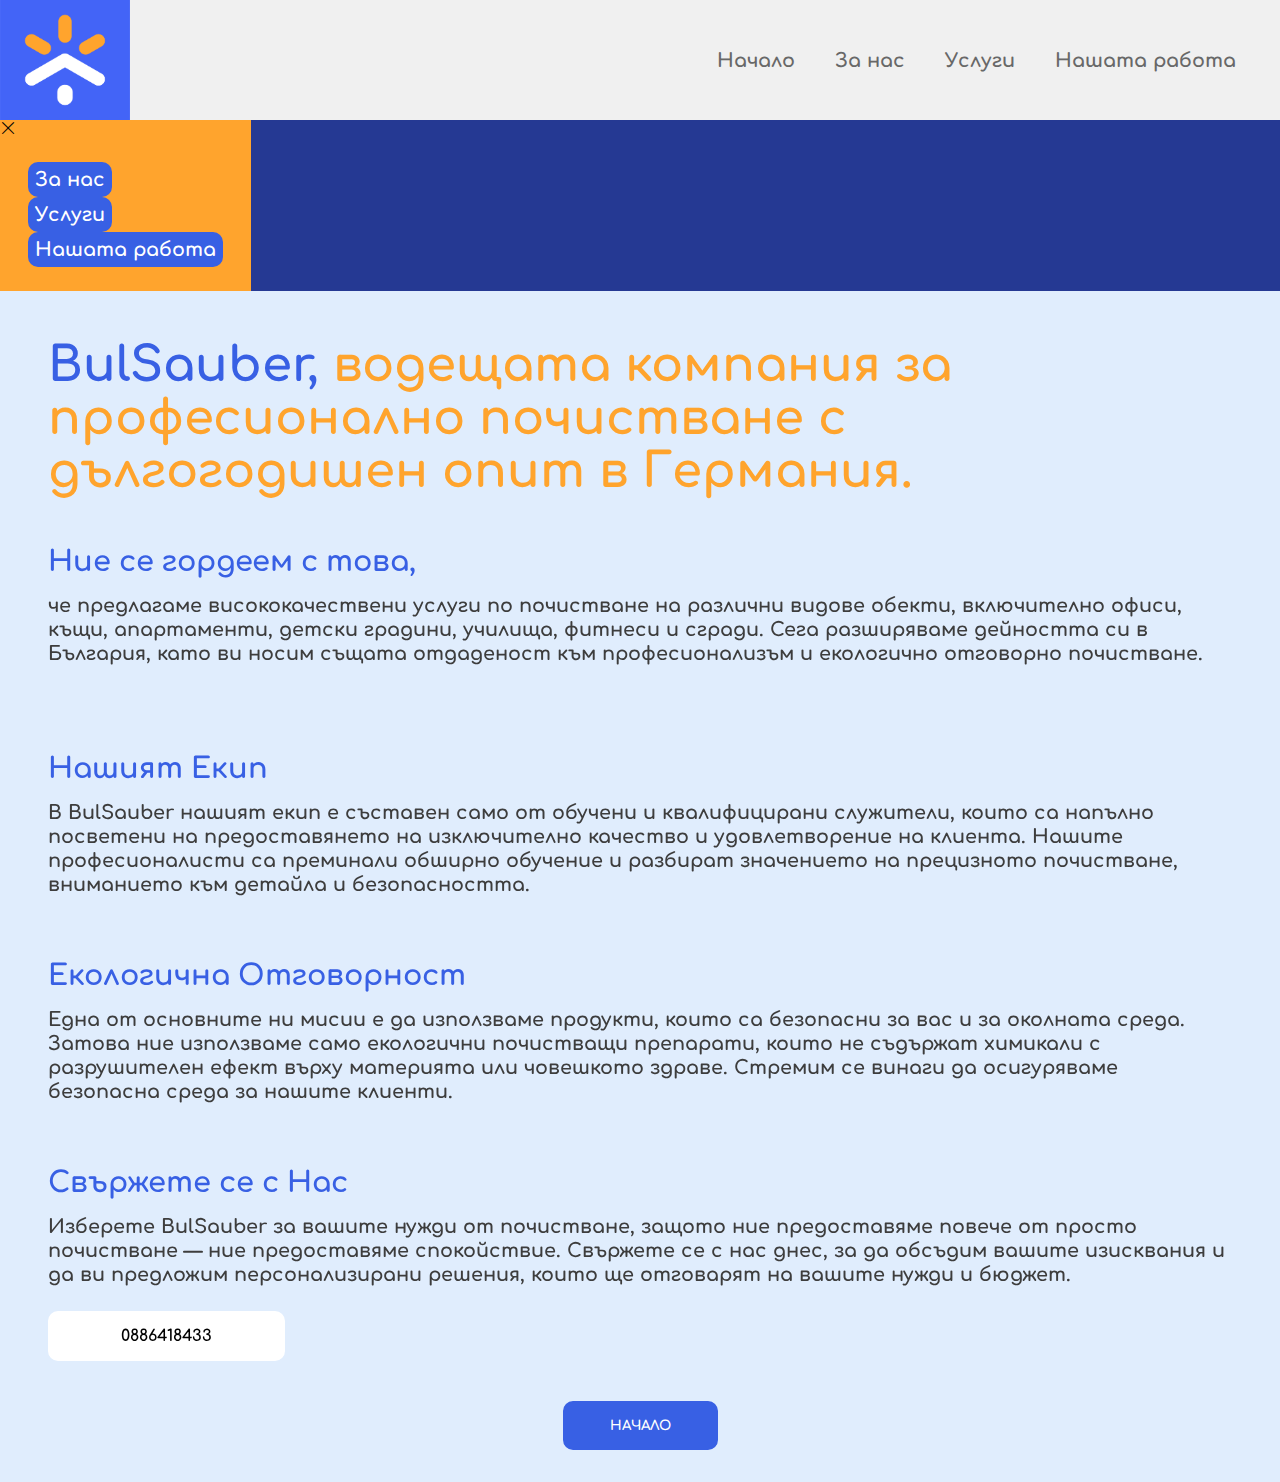
==== commit f8c912d6: "Updating the menu and fixing bugs" ====
--- a/about.html
+++ b/about.html
@@ -72,7 +72,7 @@
                 <div  class="contact">
                   <h2>Свържете се с Нас</h2>
                   <p>Изберете BulSauber за вашите нужди от почистване, защото ние предоставяме повече от просто почистване — ние предоставяме спокойствие. Свържете се с нас днес, за да обсъдим вашите изисквания и да ви предложим персонализирани решения, които ще отговарят на вашите нужди и бюджет.</p>
-                  <a href="tel:359884493678"><button>0886418433</button></a>
+                  <a href="tel:0886418433"><button>0886418433</button></a>
                 
                 </div>
               </div>
--- a/style.css
+++ b/style.css
@@ -206,31 +206,32 @@
 }
 
 .menu {
-   min-width: 50%;
-    top:0%;
-    position: absolute;
+    
+    display: flex;
+    flex-direction: column;
     background-color:#ffa42d;
     transition: all 300ms;
     overflow: hidden;
+    z-index: 1;
     
 }
 
 .menu.active {
 
-    top:14%;
+    height: 180px;
     background-color: #F0F0F0;
     border-radius: 5px;
     
 }
 
 .menu ul {
-
-display:flex;
-flex-direction: row;
-justify-content: end;
-align-items: center;
-text-align: center;
-
+    
+    flex-direction: column;
+    justify-content: 
+    align-items: flex-start;
+    text-align: center;
+    flex-wrap: wrap;
+    flex-basis: stretch;
 }
 
 .menu ul li {
@@ -380,7 +381,7 @@
 justify-content: start;
 align-items: center;
 min-height: 120vh;
-background-image: url(icons/vecteezy_abstract-gradient-pastel-blue-and-purple-background-neon_8617161-1.jpg);
+background-color:#c0dcff;
 background-position: center;
 background-size: cover;
 padding-bottom:1rem;
@@ -487,7 +488,7 @@
     display:flex;
     justify-content:center;
     align-items: center;
-    background-image: url(icons/vecteezy_abstract-gradient-pastel-blue-and-purple-background-neon_8617161-1.jpg);
+    background-color: #c0dcff;
    background-position: center;
    background-size: cover;
   overflow: hidden;
@@ -514,6 +515,7 @@
     cursor: pointer;
     text-transform: uppercase;
     background-color: #F0F0F0;
+    color:black;
 }
 
 .intro-content button a {
@@ -668,12 +670,13 @@
     
 }
 
-.services-columns {
+.services-container .services-columns {
 
     display:grid;
     grid-template-columns: 1fr 1fr;
     gap:2rem;
     padding:1.5rem;
+    place-content: center;
     
 }
 
@@ -703,7 +706,7 @@
     min-height: 80vh;
     align-items: center;
     justify-content: center;
-    background-image: url(icons/vecteezy_abstract-gradient-pastel-blue-and-purple-background-neon_8617161-1.jpg);
+    background-color:#c0dcff;
    background-position: center;
    background-size: cover;
 
@@ -718,6 +721,7 @@
 align-items: start;
 flex-direction: column;
 gap:1.5rem;
+padding: 0 1rem 0 1rem;
 
 }
 
@@ -805,7 +809,7 @@
     align-items: start;
     padding:5rem;
     min-height: 150vh;
-    background: linear-gradient(to bottom, #314aa0,#76affc,#ffa42d);
+    background: linear-gradient(to bottom, #e0edfd,#e0edfd,#ffa42d);
     overflow: hidden;
    
  }
@@ -824,7 +828,7 @@
 
 
 font-size:1.8rem;
-color:#ffb24e;
+color:#302f2f;
 padding-left: 2rem;
 
 
@@ -836,10 +840,10 @@
 padding:1rem;
  }
 
- .form-wrapper h1 {
+ .form-wrapper .form-info h1 {
     font-size: 3rem;
     padding:2rem;
-    color:White;
+    color:#3860e4;
     align-self: start;
  }
   
@@ -903,7 +907,7 @@
 
 .form-wrapper div button {
     
-    font-size: 1.3rem;
+    font-size: 1rem;
     cursor: pointer;
     align-self: center;
     background-color: #3860e4;
@@ -1015,7 +1019,7 @@
     background-color: #fff;
     text-align: center;
     padding:2rem;
-
+    box-shadow:  0 0 1rem #25252542;
 }
 
 
@@ -1206,25 +1210,9 @@
 
 /* Services page */
 
-.menu .X-icon {
-    
-    position:absolute;
-    left:6%;
-    top:28%;
-   background-color: #3860e4;
-    border-radius: 10px;
-    padding:5px;
-    
-}
-
-.menu .X-icon i {
-
-font-size: 23px;
-cursor: pointer;
-color:#ffa42d;
-
-
-}
+
+
+
 
 .services-container p {
 
@@ -1369,15 +1357,10 @@
 
 @keyframes ringing {
     
-    from {
-
-        border: 4px solid #3860e4;
-       
-    }
 
     to {
 
-        border: 4px solid #ffa42d;
+        box-shadow: 0 0 1rem #ffa42d; 
         
     }
 }
@@ -1433,4 +1416,11 @@
     background-color: white;
     border:none;
     cursor: pointer;
+  }
+
+  .form-content {
+
+    border-radius: 20px;
+    background-color: #ffffff;
+    box-shadow:  0 0 1rem #6868683d;
   }--- a/mediaqueries.css
+++ b/mediaqueries.css
@@ -1,10 +1,6 @@
 
 
-
-
-
-
- @media(max-width: 640px) {
+ @media(max-width: 887px) {
 
   
 
@@ -15,7 +11,7 @@
   
   .container {
     
-    min-width: 100vw;
+   
     padding-left:0.8rem;
     padding-right:0.8rem;
   
@@ -48,10 +44,10 @@
   .menu {
 
     display:flex;
-    justify-content: end;
-    align-items: center;
+    justify-content: center;
+    align-items: start;
     width:100%;
-    height: 100px;
+    height: 0px;
     
     }
 
@@ -88,13 +84,7 @@
       transition: ease-in 200ms;
     }
    
-    .menu .X-icon:active {
-
-      transform: scale(0.8);
-      transition: ease 100ms;
-      background-color: #3860e4;
-
-    }
+   
     .info-container  {
 
       padding:0 1rem 0 1rem;
@@ -114,17 +104,17 @@
       gap:2rem;
       justify-content: center;
       align-items: center;
-     width: 90%;
+     width: 80%;
      overflow: hidden;
      margin-bottom:3rem;
-
+      
     }
 
    
     .services-container {
 
       padding:2rem 0 2rem 0;
-      
+    
 
     }
 
@@ -133,7 +123,8 @@
       display:grid;
       grid-template-columns: 1fr;
       padding:0 1rem 0 1rem;
-
+      place-content: center;
+      
     }
 
     .services-container h1 {
@@ -152,19 +143,22 @@
       width: 100%;
     }
 
+    
     .form-wrapper form .form-content {
 
       width: 80%;
-      
       border-radius: 10px;
       background-color: white;
-
-
+     
     }
     .form-wrapper .form-info img {
 
       display:none;
     }
+
+
+    
+    
 
     .form-group-message, textarea {
 
@@ -250,11 +244,10 @@
 
     
 
-
     .intro-content p {
 
       font-size: 1.4rem;
-     
+    
   }
 
   .intro-content h1 {
@@ -302,16 +295,7 @@
   
 }
 
-    }
-
-
-
-
-
- @media(max-width: 640px) {
-
-
-  .nav-text {
+.nav-text {
 
   display:none;
 
@@ -344,16 +328,18 @@
     align-items: center;
    width: 80%;
    overflow: hidden;
-   
+   padding:0 1rem 0 1rem;
+
   }
 
   .info-section .info-column {
    
-    min-width: 85%;
+    min-width: 80%;
     min-height: 380px;
     
   }
- 
+
+
   .main-header {
 
     display:grid;
@@ -365,83 +351,144 @@
 
 .main-header p {
 
-  font-size: 1.7rem;
+  font-size: 2rem;
 
 }
 
 .main-header h1 {
 
-  font-size:2rem;
-  
-}
-
-
-.intro-container .statistics-border {
-
-width: fit-content;
-align-self: center;
-}
-  .intro-container .statistics-border ul {
-
- display:flex;
- flex-direction: column;
- gap:1rem;
- 
-
-  }
-
-  .intro-container .check-icons i {
-
-    font-size:1.8rem;
-  }
-
-  .intro-container .checks {
-
-
-    display:flex;
-    flex-direction: column;
-    justify-content: start;
-    align-items: start;
-    
-  }
-
-
+  
+  font-size: 3rem;
+
+  
+}
+
+.intro-container .check-icons i {
+
+  font-size:1.8rem;
+}
+
+.intro-container .checks {
+
+
+  display:flex;
+  flex-direction: column;
+  justify-content: start;
+  align-items: start;
+  
+}
 
 .intro-container .checks li {
 
   font-size: 1.4rem;
   padding:.5rem;
-}
-
-
-  .check-icons {
-
-    display:flex;
-    flex-direction: column;
-    justify-content: start;
-    align-items: end;
-    gap:4rem;
-    padding-bottom:2rem;
-    
-    
-  }
-
-  .intro-container .facts-container {
-
-
-    display:grid;
-   grid-template-columns: 1fr 1fr 1fr;
-    place-content: center center;
-    
-  }
-
-
-  .form-wrapper .form-info img {
-
-    display:none;
-  }
-
-
+  
+}
+
+.check-icons {
+
+  display:flex;
+  flex-direction: column;
+  justify-content: start;
+  align-items: end;
+  gap:4rem;
+  padding-bottom:2rem;
+  
+  
+}
+
+.intro-container .facts-container {
+
+
+  display:grid;
+ grid-template-columns: 1fr 1fr 1fr;
+  place-content: center center;
+  
+}
+
+.message-and-call-btns #hero-btn-2,#hero-btn  {
+
+  font-size:1.5rem;
+  padding:0.8rem;
+  border-radius: 10px;
+  
+}
+
+
+
+
+    }
+
+
+
+   @media(max-width:960px) {
+
+   
+
+    .form-wrapper {
+    
+      display:flex;
+      flex-direction: column;
+      justify-content: start;
+      align-items: center;
+      text-align: start;
+     padding: 1rem;
+     min-height: 170vh;
+     
+    }
+
+    .form-wrapper form .form-content {
+
+      width: 80%;
+      border-radius: 10px;
+      background-color: white;
+      
+    }
+
+    form {
+
+      padding:1rem;
+      width:80%;
+    }
+
+
+    .form-group-message textarea {
+   
+      width: 100%;
+    }
+    
+.form-wrapper .form-info {
+
+  padding:1rem;
+
+}
+.form-wrapper .form-info h1 {
+
+  font-size:2rem;
+
+}
+
+.form-wrapper .form-info p {
+
+font-size: 1.4rem;
+
+
+}
+
+.form-wrapper img {
+
+  display: none;
+}
+
+
+
+   }
+
+
+ @media(max-width: 767px) {
+
+
+ 
   .call-to-action .call-to-action-wrapper div div   {
     
    width: 100%;
@@ -460,7 +507,7 @@
 
   .message-and-call-btns #hero-btn-2,#hero-btn  {
 
-    font-size:1.3rem;
+    font-size:1rem;
     padding:0.8rem;
     border-radius: 0 10px 10px 0;
     
@@ -512,15 +559,30 @@
 }
 .form-wrapper .form-info h1 {
 
-  font-size:2rem;
+  font-size:1.9rem;
+  color:#3860e4;
 
 }
 
 .form-wrapper .form-info p {
 
 font-size: 1.4rem;
-
-
+color: rgb(44, 44, 44);
+
+}
+
+
+.main-header h1 {
+
+  
+  font-size: 3rem;
+
+  
+}
+
+.main-wrapper {
+
+  padding:0;
 }
 
 
@@ -547,4 +609,46 @@
   }
 
 
-  +  @media screen and (max-width:600px) {
+
+
+    .main-header h1 {
+
+
+      font-size:2rem;
+    }
+
+    .main-wrapper {
+
+      padding:0;
+    }
+  }
+ 
+
+  @media screen and (max-width: 350px) {
+
+    .main-wrapper {
+
+      padding:0;
+    }
+
+    .main-header h1 {
+
+      font-size: 1.5rem;
+    }
+
+    .main-header p {
+
+
+      font-size: 1.3rem;
+
+    }
+
+    .message-and-call-btns button {
+      
+      font-size: 1.2rem;
+      
+     
+    }
+
+  }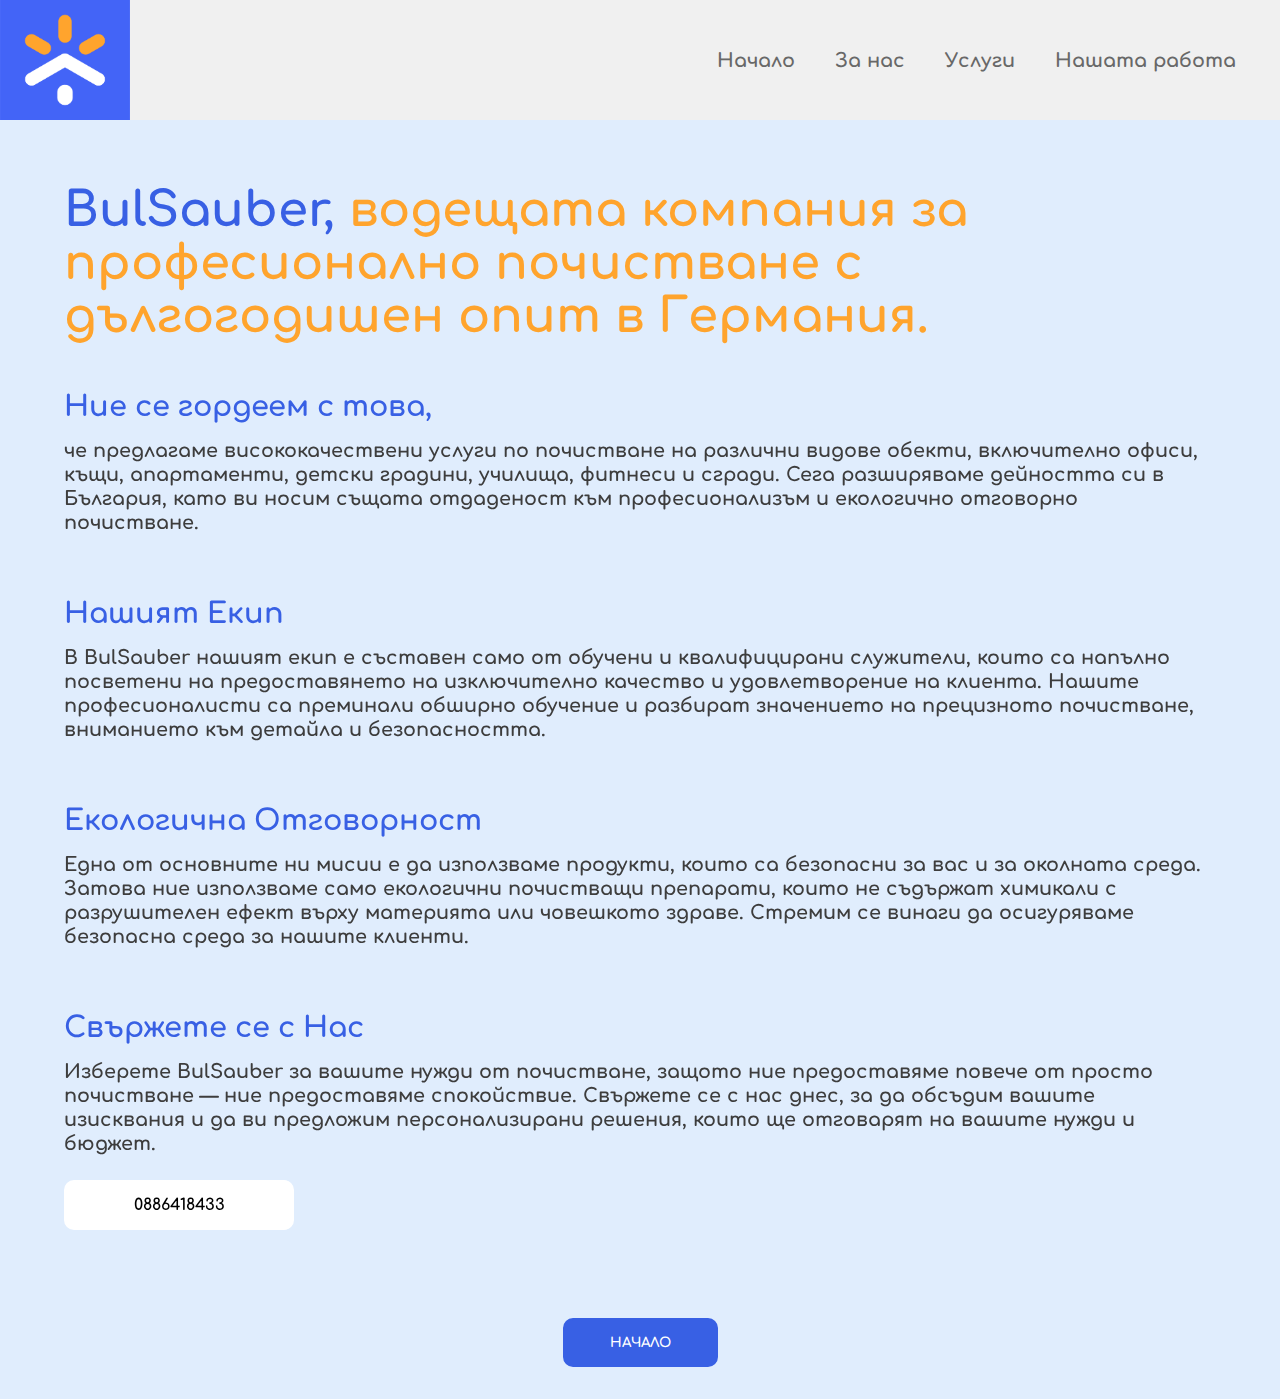
==== commit 40f76fc0: "Updating the gallery page" ====
--- a/about.html
+++ b/about.html
@@ -37,19 +37,18 @@
         </nav>
         
     </header>
-    <div class="menu">
-        <div class="X-icon">
-        <i class="bi bi-x-lg"></i>
-    </div>
-        <ul class="menu-links">
-            
-            <li><a href="about.html">За нас</a></li>
-            <li><a href="services.html">Услуги</a></li>
-            <li><a href="gallery.html">Нашата работа</a></li>
-        </ul>
-    </div>
     <main class="about-container">
-        
+        <div class="menu-wrapper">
+            <div class="menu">
+                <ul class="menu-links">
+                    <li><a href="about.html">За нас</a></li>
+                    <li><a href="services.html">Услуги</a></li>
+                    <li><a href="gallery.html">Нашата работа</a></li>
+                    <li><a href="contact.html">Контакт</a></li>
+                </ul>
+            </div>
+            </div>
+    
          <div class="about-content">
             <div data-aos="fade-right" class="about-page">
                 <h1><span>BulSauber,</span> водещата компания за професионално почистване с дългогодишен опит в Германия.</h1>
--- a/style.css
+++ b/style.css
@@ -213,32 +213,68 @@
     transition: all 300ms;
     overflow: hidden;
     z-index: 1;
-    
-}
-
+    justify-content: center;
+    align-items: center;
+    text-align: center;
+    border-radius: 0 20px 0 20px;
+    
+}
+
+
+
+.menu-wrapper {
+
+    padding:2rem;
+    background-color: #e0edfd;
+    display: none;
+    
+}
+
+#main-wrapper {
+
+    background-color: #c0dcff;
+    
+}
 .menu.active {
 
-    height: 180px;
+    
+    height: 170px;
     background-color: #F0F0F0;
-    border-radius: 5px;
-    
-}
+    animation:radius;
+    animation-duration: 600ms;
+    
+    
+}
+
+@keyframes radius {
+    
+    from {
+
+        border-radius: 0 20px 90% 20px;
+    }
+
+    to {
+
+
+           border-radius: 0 20px 0 20px;
+    }
+}
+
+
 
 .menu ul {
     
-    flex-direction: column;
-    justify-content: 
-    align-items: flex-start;
+    flex-direction: row;
+    justify-content: flex-start;
+    align-items: center;
     text-align: center;
     flex-wrap: wrap;
     flex-basis: stretch;
-}
-
-.menu ul li {
-
-margin: 0 4px 0 4px;
-
-}
+    gap:1rem;
+
+}
+
+
 
 
 .logo {
@@ -709,7 +745,7 @@
     background-color:#c0dcff;
    background-position: center;
    background-size: cover;
-
+    
     
 }
 
@@ -722,6 +758,7 @@
 flex-direction: column;
 gap:1.5rem;
 padding: 0 1rem 0 1rem;
+
 
 }
 
@@ -961,9 +998,9 @@
 
 border:2px solid #3860e4;
 padding:5px;
-border-radius: 10px;
+border-radius: 8px;
 background-color: #3860e4;
-
+flex-grow: 1;
 
 }
 
@@ -1250,8 +1287,9 @@
     justify-content: center;
     align-items: center;
     min-height: 100vh;
-    padding:2rem;
     background-color: #e0edfd;
+    padding-bottom:2rem;
+    
     
 }
 
@@ -1260,7 +1298,8 @@
 
     display:grid;
     grid-template-rows: 1fr 1fr 1fr 1fr;
-    padding:1rem;
+    padding:2rem;
+    margin:2rem;
 
     
 }
@@ -1423,4 +1462,74 @@
     border-radius: 20px;
     background-color: #ffffff;
     box-shadow:  0 0 1rem #6868683d;
-  }+  }
+
+ 
+  /* Gallery css */
+
+ .about-container .gallery-header h1 {
+padding-top:3rem;
+text-align: center;
+color:#3860e4;
+
+
+ }
+
+ .stars {
+
+    display:flex;
+    justify-content: center;
+    align-items: center;
+    gap:1rem;
+    padding:1rem;
+    font-size: 1.5rem;
+    color: #ffb24e;
+ }
+
+.gallery-container {
+    
+    position: relative;
+    width: 100%;
+    max-width: 500px;
+    border-radius: 20px;
+    background-color: #e0edfd;
+}
+
+#gallery-image {
+    
+    width: 100%;
+    height: 440px;
+    overflow: hidden;
+    display: block;
+    transition: transform 0.3s ease;
+    cursor: pointer;
+    border-radius: 20px;
+    box-shadow: 0 0 1rem rgba(0, 0, 0, 0.326);
+}
+
+.nav-button {
+    position: absolute;
+    top: 50%;
+    transform: translateY(-50%);
+    background-color: rgba(0, 0, 0, 0.5);
+    color: white;
+    border: none;
+    padding: 10px;
+    cursor: pointer;
+    z-index: 10;
+    border-radius: 10px;
+    font-size:1rem;
+}
+
+#prev {
+    left: 10px;
+}
+
+#next {
+    right: 10px;
+}
+
+#gallery-image.zoomed {
+    transform: scale(1.6);
+    cursor: zoom-out;
+}
--- a/mediaqueries.css
+++ b/mediaqueries.css
@@ -46,14 +46,21 @@
     display:flex;
     justify-content: center;
     align-items: start;
-    width:100%;
     height: 0px;
-    
-    }
+    width: 90%;
+
+    }
+
+  
+   .menu-wrapper {
+
+    display: block;
+   }
 
     .nav-text {
 
     display:none;
+    
 
     }
 
@@ -104,9 +111,9 @@
       gap:2rem;
       justify-content: center;
       align-items: center;
-     width: 80%;
-     overflow: hidden;
-     margin-bottom:3rem;
+      width: 80%;
+      overflow: hidden;
+      margin-bottom:3rem;
       
     }
 
@@ -275,12 +282,14 @@
 
   gap:2rem;
   margin-bottom:1rem;
+  
 }
 
 .about-container .about-content .about-page h1 {
 
 font-size:2rem;
 align-self: center;
+
 }
 
 
@@ -622,6 +631,11 @@
 
       padding:0;
     }
+
+    .menu {
+
+      width: 100%;
+    }
   }
  
 
@@ -651,4 +665,6 @@
      
     }
 
+    
+
   }